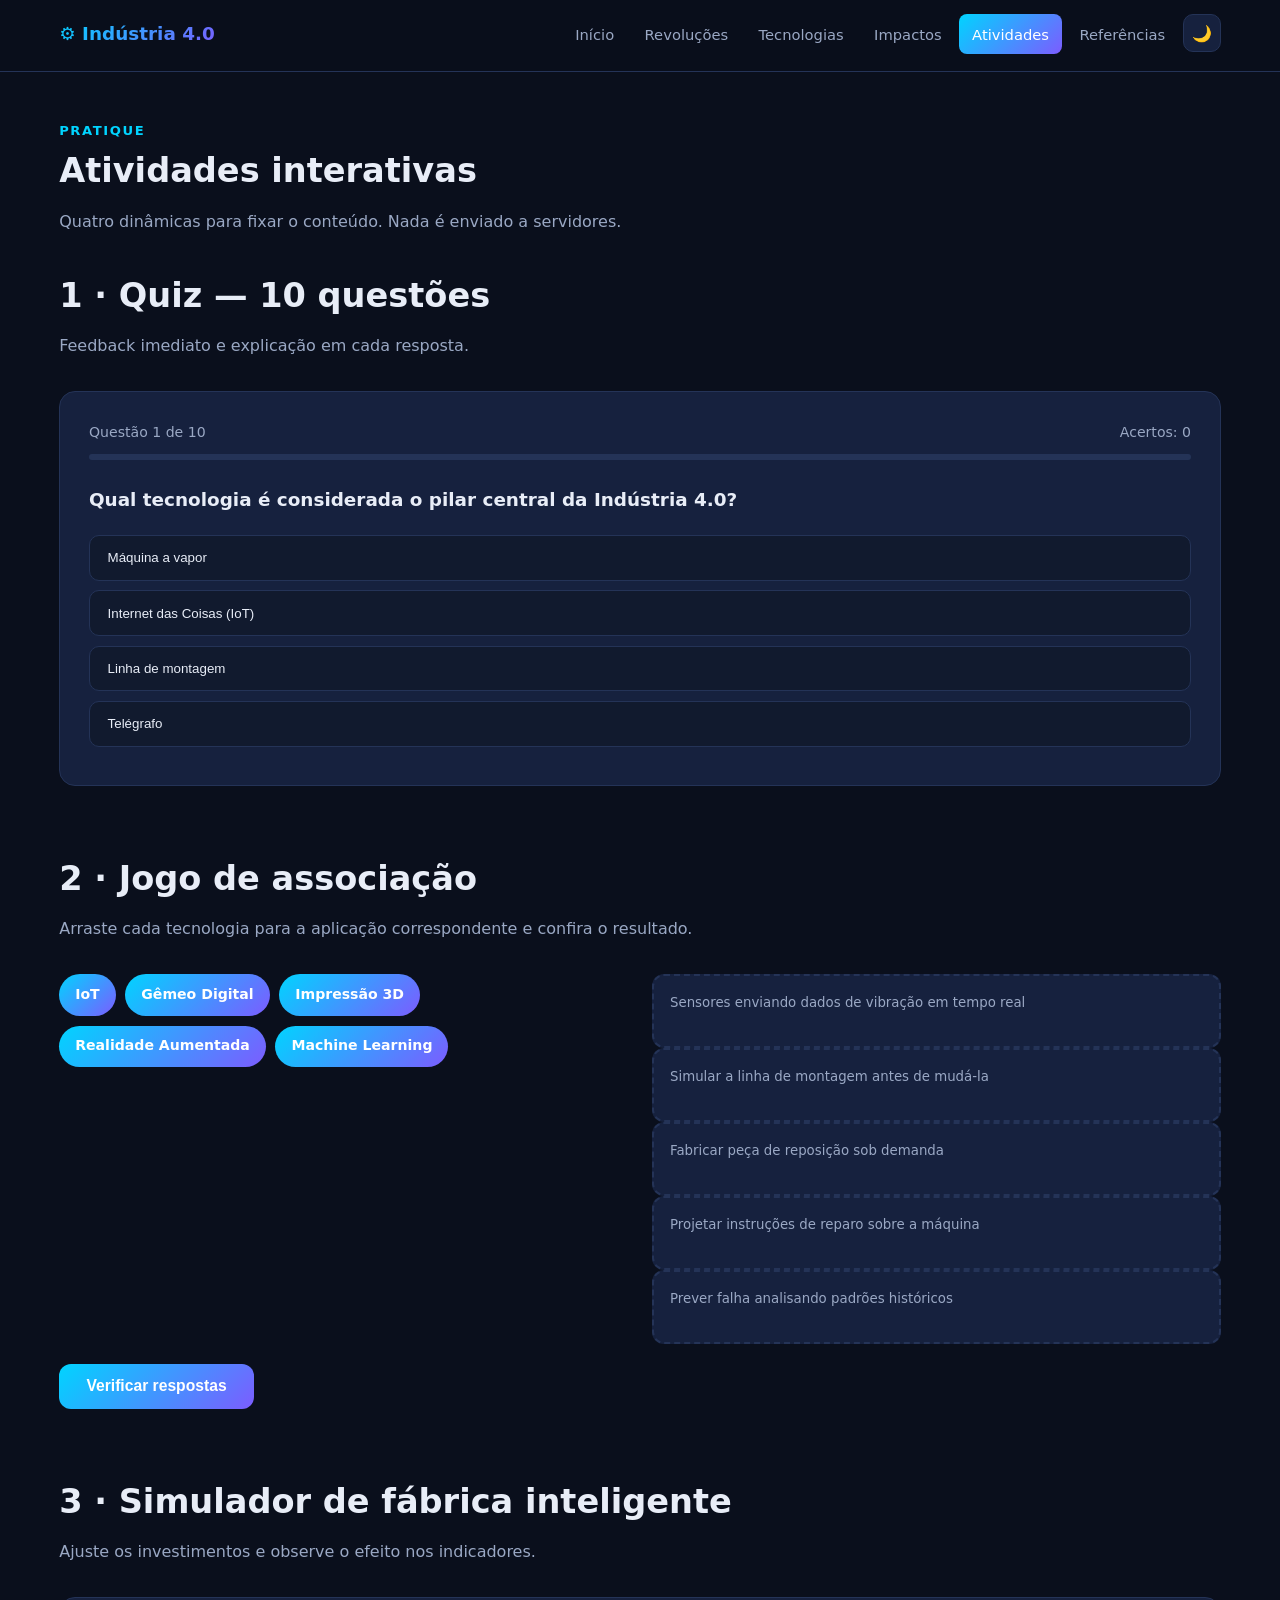
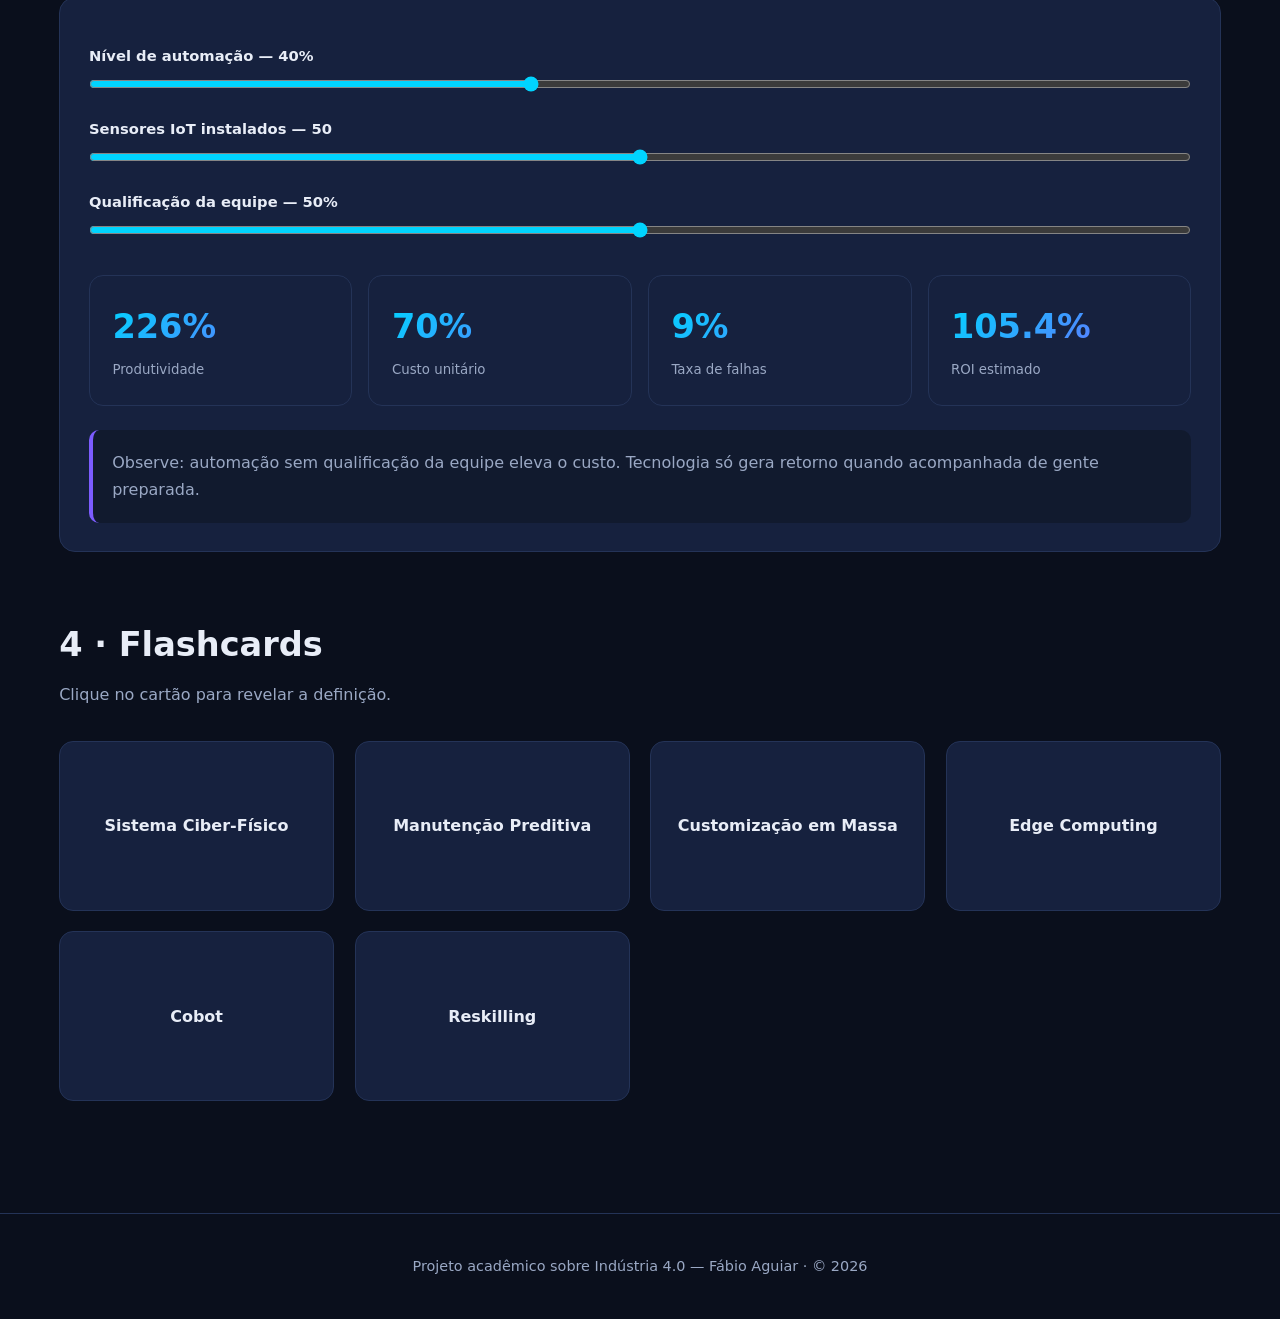
==== atividades.html @ bcc2c956 "Create atividades.html" ====
<!DOCTYPE html>
<html lang="pt-BR" data-theme="dark">
<head>
<meta charset="UTF-8"><meta name="viewport" content="width=device-width,initial-scale=1">
<title>Atividades Interativas — Indústria 4.0</title>
<link rel="stylesheet" href="assets/css/style.css">
</head>
<body>
<header>
  <div class="nav-wrap">
    <a href="index.html" class="logo">⚙️ Indústria 4.0</a>
    <button class="burger">☰</button>
    <nav>
      <a href="index.html">Início</a><a href="revolucoes.html">Revoluções</a>
      <a href="tecnologias.html">Tecnologias</a><a href="impactos.html">Impactos</a>
      <a href="atividades.html" class="active">Atividades</a>
      <a href="referencias.html">Referências</a><button id="theme">🌙</button>
    </nav>
  </div><div id="bar"></div>
</header>

<main>
  <p class="eyebrow">Pratique</p>
  <h2>Atividades interativas</h2>
  <p class="sub">Quatro dinâmicas para fixar o conteúdo. Nada é enviado a servidores.</p>

  <section>
    <h2>1 · Quiz — 10 questões</h2>
    <p class="sub">Feedback imediato e explicação em cada resposta.</p>
    <div class="quiz" id="quiz"></div>
  </section>

  <section>
    <h2>2 · Jogo de associação</h2>
    <p class="sub">Arraste cada tecnologia para a aplicação correspondente e confira o resultado.</p>
    <div class="dd">
      <div class="pool" id="pool">
        <span class="chip" data-key="a">IoT</span>
        <span class="chip" data-key="b">Gêmeo Digital</span>
        <span class="chip" data-key="c">Impressão 3D</span>
        <span class="chip" data-key="d">Realidade Aumentada</span>
        <span class="chip" data-key="e">Machine Learning</span>
      </div>
      <div>
        <div class="zone" data-key="a"><small>Sensores enviando dados de vibração em tempo real</small></div>
        <div class="zone" data-key="b"><small>Simular a linha de montagem antes de mudá-la</small></div>
        <div class="zone" data-key="c"><small>Fabricar peça de reposição sob demanda</small></div>
        <div class="zone" data-key="d"><small>Projetar instruções de reparo sobre a máquina</small></div>
        <div class="zone" data-key="e"><small>Prever falha analisando padrões históricos</small></div>
      </div>
    </div>
    <button class="btn btn-p" id="checkDD" style="margin-top:1.2rem">Verificar respostas</button>
    <div id="ddRes"></div>
  </section>

  <section>
    <h2>3 · Simulador de fábrica inteligente</h2>
    <p class="sub">Ajuste os investimentos e observe o efeito nos indicadores.</p>
    <div class="sim" id="sim">
      <label>Nível de automação — <span id="aV">40%</span></label>
      <input type="range" id="auto" min="0" max="100" value="40">
      <label>Sensores IoT instalados — <span id="sV">50</span></label>
      <input type="range" id="sens" min="0" max="100" value="50">
      <label>Qualificação da equipe — <span id="qV">50%</span></label>
      <input type="range" id="qual" min="0" max="100" value="50">
      <div class="out">
        <div class="stat"><b id="oProd">—</b><small>Produtividade</small></div>
        <div class="stat"><b id="oCusto">—</b><small>Custo unitário</small></div>
        <div class="stat"><b id="oFalha">—</b><small>Taxa de falhas</small></div>
        <div class="stat"><b id="oRoi">—</b><small>ROI estimado</small></div>
      </div>
      <p class="note" style="margin-top:1.5rem">Observe: automação sem qualificação da equipe eleva o custo.
        Tecnologia só gera retorno quando acompanhada de gente preparada.</p>
    </div>
  </section>

  <section>
    <h2>4 · Flashcards</h2>
    <p class="sub">Clique no cartão para revelar a definição.</p>
    <div class="grid">
      <div class="fc"><div class="fc-in">
        <div class="fc-f">Sistema Ciber-Físico</div>
        <div class="fc-bk">Integração entre componentes físicos e software que se monitoram e controlam mutuamente.</div>
      </div></div>
      <div class="fc"><div class="fc-in">
        <div class="fc-f">Manutenção Preditiva</div>
        <div class="fc-bk">Uso de dados de sensores e IA para antecipar falhas antes que ocorram.</div>
      </div></div>
      <div class="fc"><div class="fc-in">
        <div class="fc-f">Customização em Massa</div>
        <div class="fc-bk">Produzir itens personalizados mantendo a eficiência da produção em escala.</div>
      </div></div>
      <div class="fc"><div class="fc-in">
        <div class="fc-f">Edge Computing</div>
        <div class="fc-bk">Processar dados próximo à origem, reduzindo latência e tráfego de rede.</div>
      </div></div>
      <div class="fc"><div class="fc-in">
        <div class="fc-f">Cobot</div>
        <div class="fc-bk">Robô colaborativo que atua junto a humanos com sensores de segurança.</div>
      </div></div>
      <div class="fc"><div class="fc-in">
        <div class="fc-f">Reskilling</div>
        <div class="fc-bk">Requalificação do trabalhador para novas funções criadas pela tecnologia.</div>
      </div></div>
    </div>
  </section>
</main>

<footer><p>Projeto acadêmico sobre Indústria 4.0 — Fábio Aguiar · © 2026</p></footer>
<button id="top">↑</button>
<script src="assets/js/app.js"></script>
</body>
</html>
---- assets/css/style.css ----
:root{
  --bg:#0a0f1c; --bg2:#111a2e; --card:#16213e; --line:#243357;
  --txt:#e8edf7; --mut:#9aa8c4; --acc:#00d4ff; --acc2:#7c5cff; --ok:#22c55e; --err:#ef4444;
  --grad:linear-gradient(135deg,#00d4ff,#7c5cff);
}
[data-theme="light"]{
  --bg:#f4f7fb; --bg2:#ffffff; --card:#ffffff; --line:#dde5f0;
  --txt:#0e1729; --mut:#5a6b8a;
}
*{margin:0;padding:0;box-sizing:border-box}
html{scroll-behavior:smooth}
body{font-family:"Segoe UI",system-ui,sans-serif;background:var(--bg);color:var(--txt);line-height:1.7}

/* HEADER */
header{position:sticky;top:0;z-index:99;background:color-mix(in srgb,var(--bg) 85%,transparent);
  backdrop-filter:blur(14px);border-bottom:1px solid var(--line)}
.nav-wrap{max-width:1200px;margin:auto;display:flex;align-items:center;gap:1rem;padding:.9rem 1.2rem}
.logo{font-weight:800;font-size:1.15rem;background:var(--grad);-webkit-background-clip:text;
  -webkit-text-fill-color:transparent;text-decoration:none;white-space:nowrap}
nav{margin-left:auto;display:flex;gap:.3rem;flex-wrap:wrap}
nav a{color:var(--mut);text-decoration:none;padding:.45rem .8rem;border-radius:8px;font-size:.92rem;
  font-weight:500;transition:.25s}
nav a:hover{color:var(--txt);background:var(--card)}
nav a.active{color:#fff;background:var(--grad)}
#theme{background:var(--card);border:1px solid var(--line);color:var(--txt);cursor:pointer;
  width:38px;height:38px;border-radius:10px;font-size:1rem}
.burger{display:none;background:none;border:0;color:var(--txt);font-size:1.6rem;cursor:pointer}
#bar{height:3px;background:var(--grad);width:0;transition:width .1s}

/* HERO */
.hero{position:relative;text-align:center;padding:6rem 1.2rem 5rem;overflow:hidden}
.hero::before{content:"";position:absolute;inset:0;z-index:-1;
  background:radial-gradient(circle at 20% 20%,rgba(0,212,255,.18),transparent 45%),
             radial-gradient(circle at 80% 70%,rgba(124,92,255,.18),transparent 45%)}
.hero h1{font-size:clamp(2rem,6vw,3.6rem);line-height:1.15;font-weight:800;margin-bottom:1rem}
.hero h1 span{background:var(--grad);-webkit-background-clip:text;-webkit-text-fill-color:transparent}
.hero p{color:var(--mut);max-width:640px;margin:auto auto 2rem;font-size:1.08rem}
.btn{display:inline-block;padding:.85rem 1.7rem;border-radius:12px;text-decoration:none;font-weight:600;
  border:0;cursor:pointer;font-size:.98rem;transition:.25s}
.btn-p{background:var(--grad);color:#fff}
.btn-p:hover{transform:translateY(-3px);box-shadow:0 10px 28px rgba(0,212,255,.3)}
.btn-s{background:var(--card);color:var(--txt);border:1px solid var(--line)}
.btn-s:hover{border-color:var(--acc)}

/* LAYOUT */
main{max-width:1200px;margin:auto;padding:3rem 1.2rem}
section{margin-bottom:4rem}
h2{font-size:clamp(1.5rem,4vw,2.1rem);margin-bottom:.5rem;font-weight:750}
.sub{color:var(--mut);margin-bottom:2rem}
.eyebrow{color:var(--acc);font-weight:700;font-size:.82rem;letter-spacing:.12em;text-transform:uppercase}
.grid{display:grid;gap:1.3rem;grid-template-columns:repeat(auto-fit,minmax(260px,1fr))}

/* CARDS */
.card{background:var(--card);border:1px solid var(--line);border-radius:16px;padding:1.6rem;
  text-decoration:none;color:inherit;display:block;position:relative;overflow:hidden;transition:.3s}
.card::after{content:"";position:absolute;top:0;left:0;right:0;height:3px;background:var(--grad);
  transform:scaleX(0);transform-origin:left;transition:.35s}
.card:hover{transform:translateY(-6px);border-color:var(--acc);box-shadow:0 14px 40px rgba(0,0,0,.28)}
.card:hover::after{transform:scaleX(1)}
.card .ico{font-size:2.1rem;display:block;margin-bottom:.7rem}
.card h3{margin-bottom:.4rem;font-size:1.12rem}
.card p{color:var(--mut);font-size:.94rem}

/* STATS */
.stats{display:grid;gap:1rem;grid-template-columns:repeat(auto-fit,minmax(150px,1fr));text-align:center}
.stat{background:var(--card);border:1px solid var(--line);border-radius:14px;padding:1.4rem}
.stat b{display:block;font-size:2.1rem;background:var(--grad);-webkit-background-clip:text;
  -webkit-text-fill-color:transparent}
.stat small{color:var(--mut)}

/* TIMELINE */
.tl{position:relative;padding-left:2.2rem}
.tl::before{content:"";position:absolute;left:8px;top:0;bottom:0;width:2px;background:var(--grad)}
.tl-item{position:relative;margin-bottom:2rem;background:var(--card);border:1px solid var(--line);
  border-radius:14px;padding:1.4rem;opacity:0;transform:translateX(-24px);transition:.6s}
.tl-item.in{opacity:1;transform:none}
.tl-item::before{content:"";position:absolute;left:-2.05rem;top:1.8rem;width:14px;height:14px;
  border-radius:50%;background:var(--acc);box-shadow:0 0 0 4px var(--bg)}
.tl-item .yr{color:var(--acc);font-weight:800;font-size:.9rem}

/* ACCORDION */
.acc{background:var(--card);border:1px solid var(--line);border-radius:12px;margin-bottom:.8rem;overflow:hidden}
.acc-h{width:100%;text-align:left;background:none;border:0;color:var(--txt);padding:1.1rem 1.3rem;
  font-size:1rem;font-weight:600;cursor:pointer;display:flex;justify-content:space-between;gap:1rem}
.acc-h:hover{color:var(--acc)}
.acc-h i{transition:.3s;font-style:normal}
.acc.open .acc-h i{transform:rotate(45deg)}
.acc-b{max-height:0;overflow:hidden;transition:max-height .4s ease}
.acc-b div{padding:0 1.3rem 1.2rem;color:var(--mut)}

/* TABELA */
.tw{overflow-x:auto;border:1px solid var(--line);border-radius:12px}
table{width:100%;border-collapse:collapse;min-width:520px}
th,td{padding:.9rem 1rem;text-align:left;border-bottom:1px solid var(--line);font-size:.94rem}
th{background:var(--bg2);font-weight:700}
tbody tr:hover{background:var(--bg2)}
tbody tr:last-child td{border:0}

/* QUIZ */
.quiz{background:var(--card);border:1px solid var(--line);border-radius:16px;padding1.8rem;padding:1.8rem}
.q-top{display:flex;justify-content:space-between;color:var(--mut);font-size:.88rem;margin-bottom:.6rem}
.q-bar{height:6px;background:var(--line);border-radius:99px;overflow:hidden;margin-bottom:1.5rem}
.q-bar span{display:block;height:100%;background:var(--grad);width:0;transition:.4s}
.q-txt{font-size:1.15rem;font-weight:600;margin-bottom:1.2rem}
.opt{display:block;width:100%;text-align:left;background:var(--bg2);border:1px solid var(--line);
  color:var(--txt);padding:.9rem 1.1rem;border-radius:10px;margin-bottom:.6rem;cursor:pointer;transition:.2s}
.opt:hover:not(:disabled){border-color:var(--acc);transform:translateX(5px)}
.opt.ok{border-color:var(--ok);background:rgba(34,197,94,.14)}
.opt.no{border-color:var(--err);background:rgba(239,68,68,.14)}
.fb{padding:1rem;border-radius:10px;background:var(--bg2);border-left:4px solid var(--acc);
  color:var(--mut);font-size:.92rem;margin-top:.5rem}
.score{text-align:center}
.score b{font-size:3.4rem;background:var(--grad);-webkit-background-clip:text;-webkit-text-fill-color:transparent}

/* DRAG & DROP */
.dd{display:grid;gap:1.5rem;grid-template-columns:1fr 1fr}
.pool{display:flex;flex-wrap:wrap;gap:.6rem;align-content:start}
.chip{background:var(--grad);color:#fff;padding:.55rem 1rem;border-radius:99px;cursor:grab;
  font-size:.88rem;font-weight:600;user-select:none}
.chip.dragging{opacity:.4}
.zone{background:var(--card);border:2px dashed var(--line);border-radius:12px;padding:1rem;min-height:74px}
.zone.over{border-color:var(--acc);background:var(--bg2)}
.zone.ok{border-style:solid;border-color:var(--ok)}
.zone small{display:block;color:var(--mut);margin-bottom:.5rem}

/* SIMULADOR */
.sim{background:var(--card);border:1px solid var(--line);border-radius:16px;padding:1.8rem}
.sim label{display:block;margin:1rem 0 .3rem;font-weight:600;font-size:.92rem}
.sim input[type=range]{width:100%;accent-color:var(--acc)}
.out{display:grid;gap:1rem;grid-template-columns:repeat(auto-fit,minmax(120px,1fr));margin-top:1.8rem}

/* FLASHCARDS */
.fc{height:170px;perspective:1000px;cursor:pointer}
.fc-in{position:relative;width:100%;height:100%;transition:transform .6s;transform-style:preserve-3d}
.fc.flip .fc-in{transform:rotateY(180deg)}
.fc-f,.fc-bk{position:absolute;inset:0;backface-visibility:hidden;border-radius:14px;padding:1.2rem;
  display:flex;align-items:center;justify-content:center;text-align:center;border:1px solid var(--line)}
.fc-f{background:var(--card);font-weight:700}
.fc-bk{background:var(--grad);color:#fff;transform:rotateY(180deg);font-size:.92rem}

/* MISC */
.reveal{opacity:0;transform:translateY(28px);transition:.7s}
.reveal.in{opacity:1;transform:none}
ul.li{list-style:none}
ul.li li{padding-left:1.6rem;position:relative;margin-bottom:.6rem;color:var(--mut)}
ul.li li::before{content:"▸";position:absolute;left:0;color:var(--acc);font-weight:700}
.note{background:var(--bg2);border-left:4px solid var(--acc2);border-radius:10px;padding:1.2rem;color:var(--mut)}
footer{border-top:1px solid var(--line);text-align:center;padding:2.5rem 1.2rem;color:var(--mut);font-size:.9rem}
#top{position:fixed;right:1.2rem;bottom:1.2rem;width:46px;height:46px;border-radius:50%;border:0;
  background:var(--grad);color:#fff;font-size:1.2rem;cursor:pointer;opacity:0;pointer-events:none;transition:.3s}
#top.show{opacity:1;pointer-events:auto}

@media(max-width:820px){
  .burger{display:block;margin-left:auto}
  nav{display:none;position:absolute;top:100%;left:0;right:0;flex-direction:column;
    background:var(--bg2);border-bottom:1px solid var(--line);padding:.8rem;margin:0}
  nav.show{display:flex}
  .dd,.sim .out{grid-template-columns:1fr}
}
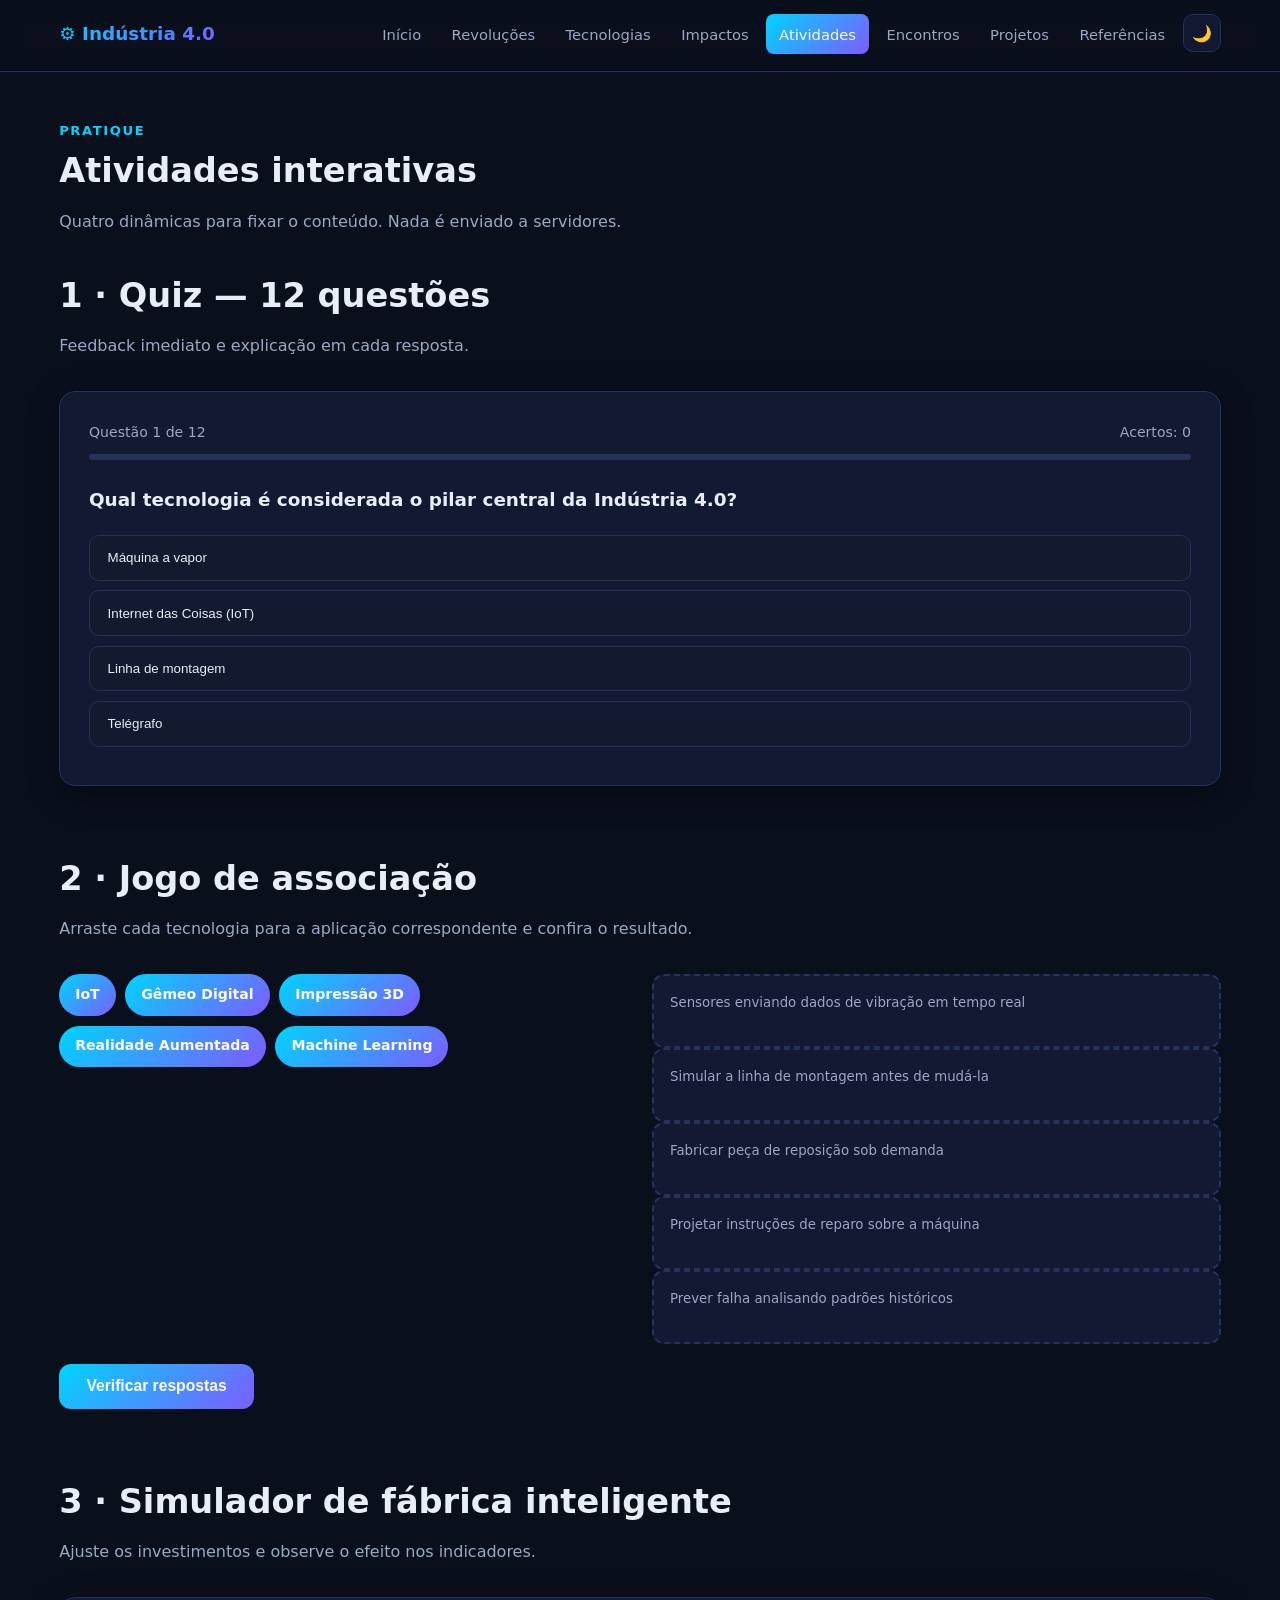
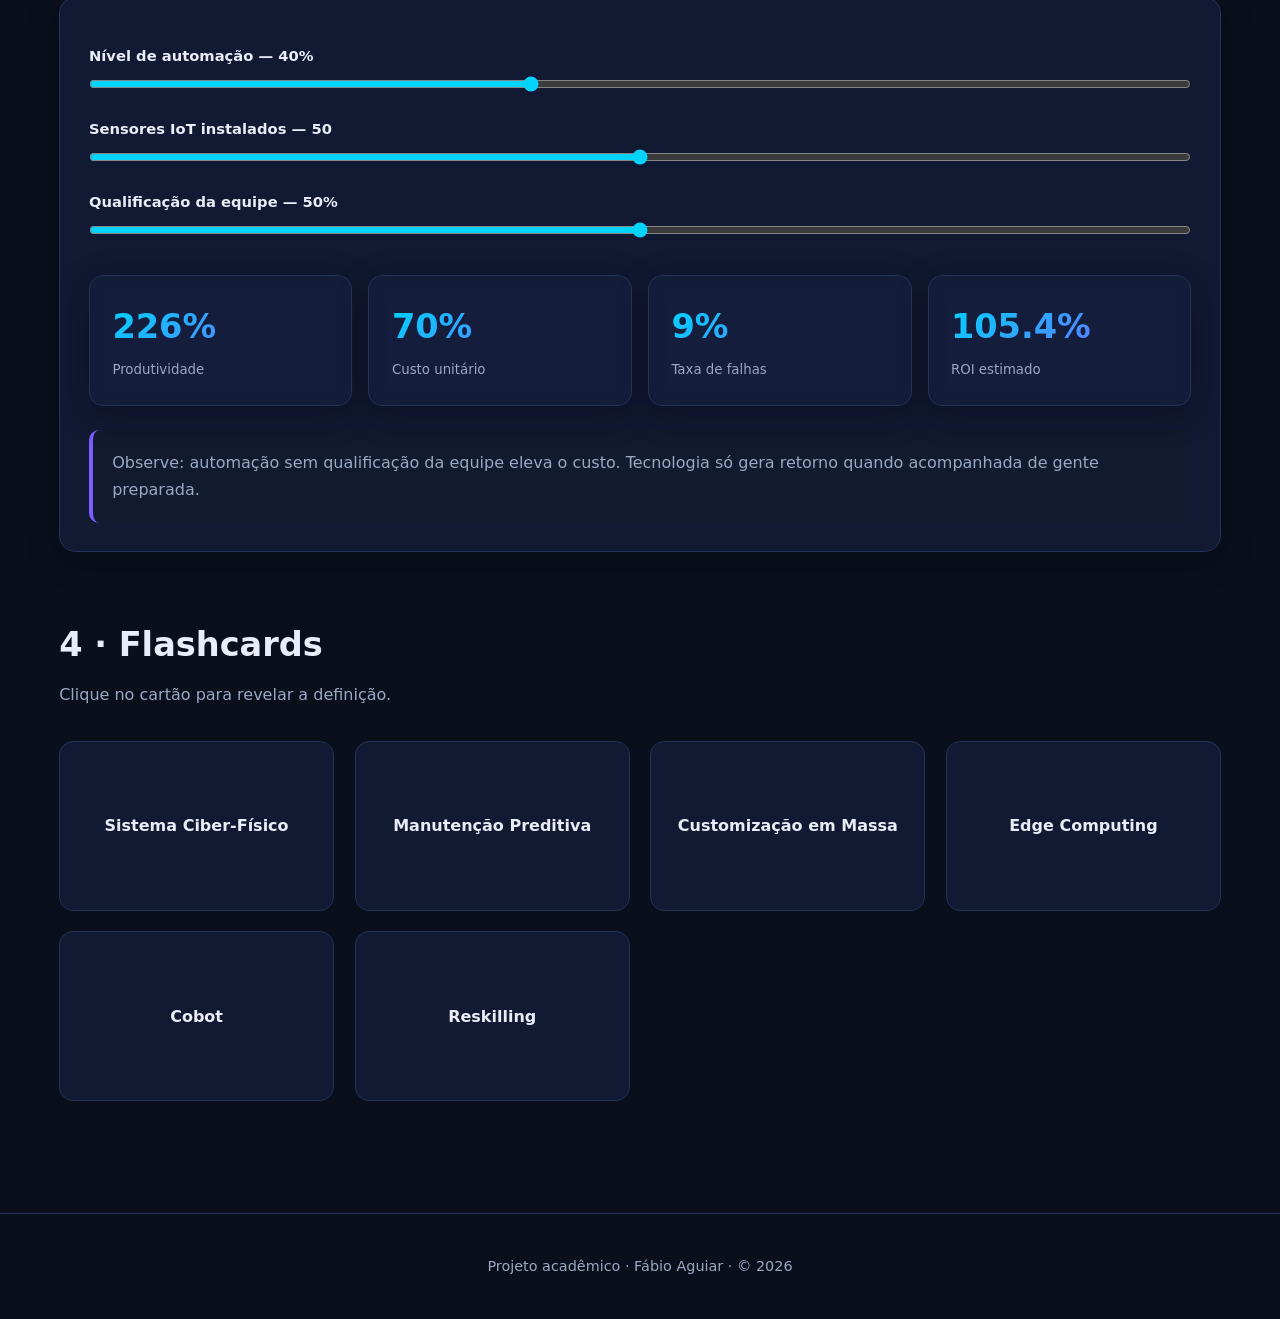
==== commit 86cfb1b2: "Update atividades.html" ====
--- a/atividades.html
+++ b/atividades.html
@@ -1,113 +1,103 @@
 <!DOCTYPE html>
 <html lang="pt-BR" data-theme="dark">
 <head>
-<meta charset="UTF-8"><meta name="viewport" content="width=device-width,initial-scale=1">
-<title>Atividades Interativas — Indústria 4.0</title>
-<link rel="stylesheet" href="assets/css/style.css">
+  <meta charset="UTF-8">
+  <meta name="viewport" content="width=device-width, initial-scale=1">
+  <title>Atividades Interativas · Indústria 4.0</title>
+  <link rel="stylesheet" href="assets/css/style.css">
 </head>
 <body>
-<header>
-  <div class="nav-wrap">
-    <a href="index.html" class="logo">⚙️ Indústria 4.0</a>
-    <button class="burger">☰</button>
-    <nav>
-      <a href="index.html">Início</a><a href="revolucoes.html">Revoluções</a>
-      <a href="tecnologias.html">Tecnologias</a><a href="impactos.html">Impactos</a>
-      <a href="atividades.html" class="active">Atividades</a>
-      <a href="referencias.html">Referências</a><button id="theme">🌙</button>
-    </nav>
-  </div><div id="bar"></div>
-</header>
+  <header>
+    <div class="nav-wrap">
+      <a href="index.html" class="logo">⚙️ Indústria 4.0</a>
+      <button class="burger">☰</button>
+      <nav>
+        <a href="index.html">Início</a>
+        <a href="revolucoes.html">Revoluções</a>
+        <a href="tecnologias.html">Tecnologias</a>
+        <a href="impactos.html">Impactos</a>
+        <a href="atividades.html" class="active">Atividades</a>
+        <a href="encontros.html">Encontros</a>
+        <a href="projetos.html">Projetos</a>
+        <a href="referencias.html">Referências</a>
+        <button id="theme">🌙</button>
+      </nav>
+    </div>
+    <div id="bar"></div>
+  </header>
 
-<main>
-  <p class="eyebrow">Pratique</p>
-  <h2>Atividades interativas</h2>
-  <p class="sub">Quatro dinâmicas para fixar o conteúdo. Nada é enviado a servidores.</p>
+  <main>
+    <p class="eyebrow">Pratique</p>
+    <h2>Atividades interativas</h2>
+    <p class="sub">Quatro dinâmicas para fixar o conteúdo. Nada é enviado a servidores.</p>
 
-  <section>
-    <h2>1 · Quiz — 10 questões</h2>
-    <p class="sub">Feedback imediato e explicação em cada resposta.</p>
-    <div class="quiz" id="quiz"></div>
-  </section>
+    <section class="reveal">
+      <h2>1 · Quiz — 12 questões</h2>
+      <p class="sub">Feedback imediato e explicação em cada resposta.</p>
+      <div class="quiz" id="quiz"></div>
+    </section>
 
-  <section>
-    <h2>2 · Jogo de associação</h2>
-    <p class="sub">Arraste cada tecnologia para a aplicação correspondente e confira o resultado.</p>
-    <div class="dd">
-      <div class="pool" id="pool">
-        <span class="chip" data-key="a">IoT</span>
-        <span class="chip" data-key="b">Gêmeo Digital</span>
-        <span class="chip" data-key="c">Impressão 3D</span>
-        <span class="chip" data-key="d">Realidade Aumentada</span>
-        <span class="chip" data-key="e">Machine Learning</span>
+    <section class="reveal">
+      <h2>2 · Jogo de associação</h2>
+      <p class="sub">Arraste cada tecnologia para a aplicação correspondente e confira o resultado.</p>
+      <div class="dd">
+        <div class="pool" id="pool">
+          <span class="chip" data-key="a">IoT</span>
+          <span class="chip" data-key="b">Gêmeo Digital</span>
+          <span class="chip" data-key="c">Impressão 3D</span>
+          <span class="chip" data-key="d">Realidade Aumentada</span>
+          <span class="chip" data-key="e">Machine Learning</span>
+        </div>
+        <div>
+          <div class="zone" data-key="a"><small>Sensores enviando dados de vibração em tempo real</small></div>
+          <div class="zone" data-key="b"><small>Simular a linha de montagem antes de mudá-la</small></div>
+          <div class="zone" data-key="c"><small>Fabricar peça de reposição sob demanda</small></div>
+          <div class="zone" data-key="d"><small>Projetar instruções de reparo sobre a máquina</small></div>
+          <div class="zone" data-key="e"><small>Prever falha analisando padrões históricos</small></div>
+        </div>
       </div>
-      <div>
-        <div class="zone" data-key="a"><small>Sensores enviando dados de vibração em tempo real</small></div>
-        <div class="zone" data-key="b"><small>Simular a linha de montagem antes de mudá-la</small></div>
-        <div class="zone" data-key="c"><small>Fabricar peça de reposição sob demanda</small></div>
-        <div class="zone" data-key="d"><small>Projetar instruções de reparo sobre a máquina</small></div>
-        <div class="zone" data-key="e"><small>Prever falha analisando padrões históricos</small></div>
+      <button class="btn btn-p" id="checkDD" style="margin-top:1.2rem">Verificar respostas</button>
+      <div id="ddRes"></div>
+    </section>
+
+    <section class="reveal">
+      <h2>3 · Simulador de fábrica inteligente</h2>
+      <p class="sub">Ajuste os investimentos e observe o efeito nos indicadores.</p>
+      <div class="sim" id="sim">
+        <label>Nível de automação — <span id="aV">40%</span></label>
+        <input type="range" id="auto" min="0" max="100" value="40">
+        <label>Sensores IoT instalados — <span id="sV">50</span></label>
+        <input type="range" id="sens" min="0" max="100" value="50">
+        <label>Qualificação da equipe — <span id="qV">50%</span></label>
+        <input type="range" id="qual" min="0" max="100" value="50">
+        <div class="out">
+          <div class="stat"><b id="oProd">---</b><small>Produtividade</small></div>
+          <div class="stat"><b id="oCusto">---</b><small>Custo unitário</small></div>
+          <div class="stat"><b id="oFalha">---</b><small>Taxa de falhas</small></div>
+          <div class="stat"><b id="oRoi">---</b><small>ROI estimado</small></div>
+        </div>
+        <p class="note" style="margin-top:1.5rem">Observe: automação sem qualificação da equipe eleva o custo. Tecnologia só gera retorno quando acompanhada de gente preparada.</p>
       </div>
-    </div>
-    <button class="btn btn-p" id="checkDD" style="margin-top:1.2rem">Verificar respostas</button>
-    <div id="ddRes"></div>
-  </section>
+    </section>
 
-  <section>
-    <h2>3 · Simulador de fábrica inteligente</h2>
-    <p class="sub">Ajuste os investimentos e observe o efeito nos indicadores.</p>
-    <div class="sim" id="sim">
-      <label>Nível de automação — <span id="aV">40%</span></label>
-      <input type="range" id="auto" min="0" max="100" value="40">
-      <label>Sensores IoT instalados — <span id="sV">50</span></label>
-      <input type="range" id="sens" min="0" max="100" value="50">
-      <label>Qualificação da equipe — <span id="qV">50%</span></label>
-      <input type="range" id="qual" min="0" max="100" value="50">
-      <div class="out">
-        <div class="stat"><b id="oProd">—</b><small>Produtividade</small></div>
-        <div class="stat"><b id="oCusto">—</b><small>Custo unitário</small></div>
-        <div class="stat"><b id="oFalha">—</b><small>Taxa de falhas</small></div>
-        <div class="stat"><b id="oRoi">—</b><small>ROI estimado</small></div>
+    <section class="reveal">
+      <h2>4 · Flashcards</h2>
+      <p class="sub">Clique no cartão para revelar a definição.</p>
+      <div class="grid">
+        <div class="fc"><div class="fc-in"><div class="fc-f">Sistema Ciber-Físico</div><div class="fc-bk">Integração entre componentes físicos e software que se monitoram e controlam mutuamente.</div></div></div>
+        <div class="fc"><div class="fc-in"><div class="fc-f">Manutenção Preditiva</div><div class="fc-bk">Uso de dados de sensores e IA para antecipar falhas antes que ocorram.</div></div></div>
+        <div class="fc"><div class="fc-in"><div class="fc-f">Customização em Massa</div><div class="fc-bk">Produzir itens personalizados mantendo a eficiência da produção em escala.</div></div></div>
+        <div class="fc"><div class="fc-in"><div class="fc-f">Edge Computing</div><div class="fc-bk">Processar dados próximo à origem, reduzindo latência e tráfego de rede.</div></div></div>
+        <div class="fc"><div class="fc-in"><div class="fc-f">Cobot</div><div class="fc-bk">Robô colaborativo que atua junto a humanos com sensores de segurança.</div></div></div>
+        <div class="fc"><div class="fc-in"><div class="fc-f">Reskilling</div><div class="fc-bk">Requalificação do trabalhador para novas funções criadas pela tecnologia.</div></div></div>
       </div>
-      <p class="note" style="margin-top:1.5rem">Observe: automação sem qualificação da equipe eleva o custo.
-        Tecnologia só gera retorno quando acompanhada de gente preparada.</p>
-    </div>
-  </section>
+    </section>
+  </main>
 
-  <section>
-    <h2>4 · Flashcards</h2>
-    <p class="sub">Clique no cartão para revelar a definição.</p>
-    <div class="grid">
-      <div class="fc"><div class="fc-in">
-        <div class="fc-f">Sistema Ciber-Físico</div>
-        <div class="fc-bk">Integração entre componentes físicos e software que se monitoram e controlam mutuamente.</div>
-      </div></div>
-      <div class="fc"><div class="fc-in">
-        <div class="fc-f">Manutenção Preditiva</div>
-        <div class="fc-bk">Uso de dados de sensores e IA para antecipar falhas antes que ocorram.</div>
-      </div></div>
-      <div class="fc"><div class="fc-in">
-        <div class="fc-f">Customização em Massa</div>
-        <div class="fc-bk">Produzir itens personalizados mantendo a eficiência da produção em escala.</div>
-      </div></div>
-      <div class="fc"><div class="fc-in">
-        <div class="fc-f">Edge Computing</div>
-        <div class="fc-bk">Processar dados próximo à origem, reduzindo latência e tráfego de rede.</div>
-      </div></div>
-      <div class="fc"><div class="fc-in">
-        <div class="fc-f">Cobot</div>
-        <div class="fc-bk">Robô colaborativo que atua junto a humanos com sensores de segurança.</div>
-      </div></div>
-      <div class="fc"><div class="fc-in">
-        <div class="fc-f">Reskilling</div>
-        <div class="fc-bk">Requalificação do trabalhador para novas funções criadas pela tecnologia.</div>
-      </div></div>
-    </div>
-  </section>
-</main>
-
-<footer><p>Projeto acadêmico sobre Indústria 4.0 — Fábio Aguiar · © 2026</p></footer>
-<button id="top">↑</button>
-<script src="assets/js/app.js"></script>
+  <footer>
+    <p>Projeto acadêmico · Fábio Aguiar · © 2026</p>
+  </footer>
+  <button id="top">↑</button>
+  <script src="assets/js/app.js"></script>
 </body>
 </html>
--- a/assets/css/style.css
+++ b/assets/css/style.css
@@ -1,159 +1,467 @@
-:root{
-  --bg:#0a0f1c; --bg2:#111a2e; --card:#16213e; --line:#243357;
-  --txt:#e8edf7; --mut:#9aa8c4; --acc:#00d4ff; --acc2:#7c5cff; --ok:#22c55e; --err:#ef4444;
-  --grad:linear-gradient(135deg,#00d4ff,#7c5cff);
-}
-[data-theme="light"]{
-  --bg:#f4f7fb; --bg2:#ffffff; --card:#ffffff; --line:#dde5f0;
-  --txt:#0e1729; --mut:#5a6b8a;
-}
-*{margin:0;padding:0;box-sizing:border-box}
-html{scroll-behavior:smooth}
-body{font-family:"Segoe UI",system-ui,sans-serif;background:var(--bg);color:var(--txt);line-height:1.7}
+:root {
+  --bg: #0a0f1c;
+  --bg2: #111a2e;
+  --card: rgba(22, 30, 62, 0.7);
+  --line: #243357;
+  --txt: #e8edf7;
+  --mut: #9aa8c4;
+  --acc: #00d4ff;
+  --acc2: #7c5cff;
+  --ok: #22c55e;
+  --err: #ef4444;
+  --grad: linear-gradient(135deg, #00d4ff, #7c5cff);
+  --glass: rgba(255, 255, 255, 0.05);
+  --shadow: 0 8px 32px rgba(0,0,0,0.3);
+}
+[data-theme="light"] {
+  --bg: #f4f7fb;
+  --bg2: #ffffff;
+  --card: rgba(255, 255, 255, 0.8);
+  --line: #dde5f0;
+  --txt: #0e1729;
+  --mut: #5a6b8a;
+  --glass: rgba(0,0,0,0.03);
+  --shadow: 0 8px 32px rgba(0,0,0,0.08);
+}
+* { margin:0; padding:0; box-sizing:border-box }
+html { scroll-behavior:smooth }
+body {
+  font-family: 'Segoe UI', system-ui, sans-serif;
+  background: var(--bg);
+  color: var(--txt);
+  line-height: 1.7;
+  transition: background 0.3s, color 0.3s;
+}
 
 /* HEADER */
-header{position:sticky;top:0;z-index:99;background:color-mix(in srgb,var(--bg) 85%,transparent);
-  backdrop-filter:blur(14px);border-bottom:1px solid var(--line)}
-.nav-wrap{max-width:1200px;margin:auto;display:flex;align-items:center;gap:1rem;padding:.9rem 1.2rem}
-.logo{font-weight:800;font-size:1.15rem;background:var(--grad);-webkit-background-clip:text;
-  -webkit-text-fill-color:transparent;text-decoration:none;white-space:nowrap}
-nav{margin-left:auto;display:flex;gap:.3rem;flex-wrap:wrap}
-nav a{color:var(--mut);text-decoration:none;padding:.45rem .8rem;border-radius:8px;font-size:.92rem;
-  font-weight:500;transition:.25s}
-nav a:hover{color:var(--txt);background:var(--card)}
-nav a.active{color:#fff;background:var(--grad)}
-#theme{background:var(--card);border:1px solid var(--line);color:var(--txt);cursor:pointer;
-  width:38px;height:38px;border-radius:10px;font-size:1rem}
-.burger{display:none;background:none;border:0;color:var(--txt);font-size:1.6rem;cursor:pointer}
-#bar{height:3px;background:var(--grad);width:0;transition:width .1s}
+header {
+  position: sticky;
+  top: 0;
+  z-index: 99;
+  background: color-mix(in srgb, var(--bg) 80%, transparent);
+  backdrop-filter: blur(14px);
+  border-bottom: 1px solid var(--line);
+}
+.nav-wrap {
+  max-width: 1200px;
+  margin: auto;
+  display: flex;
+  align-items: center;
+  gap: 1rem;
+  padding: .9rem 1.2rem;
+}
+.logo {
+  font-weight: 800;
+  font-size: 1.15rem;
+  background: var(--grad);
+  -webkit-background-clip: text;
+  -webkit-text-fill-color: transparent;
+  text-decoration: none;
+  white-space: nowrap;
+}
+nav {
+  margin-left: auto;
+  display: flex;
+  gap: .3rem;
+  flex-wrap: wrap;
+}
+nav a {
+  color: var(--mut);
+  text-decoration: none;
+  padding: .45rem .8rem;
+  border-radius: 8px;
+  font-size: .92rem;
+  font-weight: 500;
+  transition: .25s;
+}
+nav a:hover { color: var(--txt); background: var(--card); }
+nav a.active { color: #fff; background: var(--grad); }
+#theme {
+  background: var(--card);
+  border: 1px solid var(--line);
+  color: var(--txt);
+  cursor: pointer;
+  width: 38px;
+  height: 38px;
+  border-radius: 10px;
+  font-size: 1rem;
+  backdrop-filter: blur(4px);
+}
+.burger { display: none; background: none; border: 0; color: var(--txt); font-size: 1.6rem; cursor: pointer; }
+#bar { height: 3px; background: var(--grad); width: 0; transition: width .1s; }
 
 /* HERO */
-.hero{position:relative;text-align:center;padding:6rem 1.2rem 5rem;overflow:hidden}
-.hero::before{content:"";position:absolute;inset:0;z-index:-1;
-  background:radial-gradient(circle at 20% 20%,rgba(0,212,255,.18),transparent 45%),
-             radial-gradient(circle at 80% 70%,rgba(124,92,255,.18),transparent 45%)}
-.hero h1{font-size:clamp(2rem,6vw,3.6rem);line-height:1.15;font-weight:800;margin-bottom:1rem}
-.hero h1 span{background:var(--grad);-webkit-background-clip:text;-webkit-text-fill-color:transparent}
-.hero p{color:var(--mut);max-width:640px;margin:auto auto 2rem;font-size:1.08rem}
-.btn{display:inline-block;padding:.85rem 1.7rem;border-radius:12px;text-decoration:none;font-weight:600;
-  border:0;cursor:pointer;font-size:.98rem;transition:.25s}
-.btn-p{background:var(--grad);color:#fff}
-.btn-p:hover{transform:translateY(-3px);box-shadow:0 10px 28px rgba(0,212,255,.3)}
-.btn-s{background:var(--card);color:var(--txt);border:1px solid var(--line)}
-.btn-s:hover{border-color:var(--acc)}
+.hero {
+  position: relative;
+  text-align: center;
+  padding: 6rem 1.2rem 5rem;
+  overflow: hidden;
+}
+.hero::before {
+  content: "";
+  position: absolute;
+  inset: 0;
+  z-index: -1;
+  background:
+    radial-gradient(circle at 20% 20%, rgba(0,212,255,.18), transparent 45%),
+    radial-gradient(circle at 80% 70%, rgba(124,92,255,.18), transparent 45%);
+}
+.hero h1 {
+  font-size: clamp(2rem, 6vw, 3.6rem);
+  line-height: 1.15;
+  font-weight: 800;
+  margin-bottom: 1rem;
+}
+.hero h1 span {
+  background: var(--grad);
+  -webkit-background-clip: text;
+  -webkit-text-fill-color: transparent;
+}
+.hero p {
+  color: var(--mut);
+  max-width: 640px;
+  margin: auto auto 2rem;
+  font-size: 1.08rem;
+}
+.hero-btns {
+  display: flex;
+  gap: 0.8rem;
+  justify-content: center;
+  flex-wrap: wrap;
+}
+.btn {
+  display: inline-block;
+  padding: .85rem 1.7rem;
+  border-radius: 12px;
+  text-decoration: none;
+  font-weight: 600;
+  border: 0;
+  cursor: pointer;
+  font-size: .98rem;
+  transition: .25s;
+}
+.btn-p { background: var(--grad); color: #fff; }
+.btn-p:hover { transform: translateY(-3px); box-shadow: 0 10px 28px rgba(0,212,255,.3); }
+.btn-s { background: var(--card); color: var(--txt); border: 1px solid var(--line); backdrop-filter: blur(4px); }
+.btn-s:hover { border-color: var(--acc); transform: translateY(-2px); }
 
 /* LAYOUT */
-main{max-width:1200px;margin:auto;padding:3rem 1.2rem}
-section{margin-bottom:4rem}
-h2{font-size:clamp(1.5rem,4vw,2.1rem);margin-bottom:.5rem;font-weight:750}
-.sub{color:var(--mut);margin-bottom:2rem}
-.eyebrow{color:var(--acc);font-weight:700;font-size:.82rem;letter-spacing:.12em;text-transform:uppercase}
-.grid{display:grid;gap:1.3rem;grid-template-columns:repeat(auto-fit,minmax(260px,1fr))}
-
-/* CARDS */
-.card{background:var(--card);border:1px solid var(--line);border-radius:16px;padding:1.6rem;
-  text-decoration:none;color:inherit;display:block;position:relative;overflow:hidden;transition:.3s}
-.card::after{content:"";position:absolute;top:0;left:0;right:0;height:3px;background:var(--grad);
-  transform:scaleX(0);transform-origin:left;transition:.35s}
-.card:hover{transform:translateY(-6px);border-color:var(--acc);box-shadow:0 14px 40px rgba(0,0,0,.28)}
-.card:hover::after{transform:scaleX(1)}
-.card .ico{font-size:2.1rem;display:block;margin-bottom:.7rem}
-.card h3{margin-bottom:.4rem;font-size:1.12rem}
-.card p{color:var(--mut);font-size:.94rem}
+main { max-width: 1200px; margin: auto; padding: 3rem 1.2rem; }
+section { margin-bottom: 4rem; }
+h2 { font-size: clamp(1.5rem, 4vw, 2.1rem); margin-bottom: .5rem; font-weight: 750; }
+.sub { color: var(--mut); margin-bottom: 2rem; }
+.eyebrow { color: var(--acc); font-weight: 700; font-size: .82rem; letter-spacing: .12em; text-transform: uppercase; }
+.grid { display: grid; gap: 1.3rem; grid-template-columns: repeat(auto-fit, minmax(260px, 1fr)); }
+
+/* CARDS (melhorados) */
+.card {
+  background: var(--card);
+  backdrop-filter: blur(8px);
+  border: 1px solid var(--line);
+  border-radius: 16px;
+  padding: 1.6rem;
+  text-decoration: none;
+  color: inherit;
+  display: block;
+  position: relative;
+  overflow: hidden;
+  transition: .3s;
+  box-shadow: var(--shadow);
+}
+.card::after {
+  content: "";
+  position: absolute;
+  top: 0;
+  left: 0;
+  right: 0;
+  height: 3px;
+  background: var(--grad);
+  transform: scaleX(0);
+  transform-origin: left;
+  transition: .35s;
+}
+.card:hover {
+  transform: translateY(-6px);
+  border-color: var(--acc);
+  box-shadow: 0 14px 40px rgba(0,0,0,.28);
+}
+.card:hover::after { transform: scaleX(1); }
+.card .ico { font-size: 2.1rem; display: block; margin-bottom: .7rem; }
+.card h3 { margin-bottom: .4rem; font-size: 1.12rem; }
+.card p { color: var(--mut); font-size: .94rem; }
 
 /* STATS */
-.stats{display:grid;gap:1rem;grid-template-columns:repeat(auto-fit,minmax(150px,1fr));text-align:center}
-.stat{background:var(--card);border:1px solid var(--line);border-radius:14px;padding:1.4rem}
-.stat b{display:block;font-size:2.1rem;background:var(--grad);-webkit-background-clip:text;
-  -webkit-text-fill-color:transparent}
-.stat small{color:var(--mut)}
+.stats {
+  display: grid;
+  gap: 1rem;
+  grid-template-columns: repeat(auto-fit, minmax(150px, 1fr));
+  text-align: center;
+}
+.stat {
+  background: var(--card);
+  backdrop-filter: blur(8px);
+  border: 1px solid var(--line);
+  border-radius: 14px;
+  padding: 1.4rem;
+  box-shadow: var(--shadow);
+}
+.stat b {
+  display: block;
+  font-size: 2.1rem;
+  background: var(--grad);
+  -webkit-background-clip: text;
+  -webkit-text-fill-color: transparent;
+}
+.stat small { color: var(--mut); }
 
 /* TIMELINE */
-.tl{position:relative;padding-left:2.2rem}
-.tl::before{content:"";position:absolute;left:8px;top:0;bottom:0;width:2px;background:var(--grad)}
-.tl-item{position:relative;margin-bottom:2rem;background:var(--card);border:1px solid var(--line);
-  border-radius:14px;padding:1.4rem;opacity:0;transform:translateX(-24px);transition:.6s}
-.tl-item.in{opacity:1;transform:none}
-.tl-item::before{content:"";position:absolute;left:-2.05rem;top:1.8rem;width:14px;height:14px;
-  border-radius:50%;background:var(--acc);box-shadow:0 0 0 4px var(--bg)}
-.tl-item .yr{color:var(--acc);font-weight:800;font-size:.9rem}
+.tl { position: relative; padding-left: 2.2rem; }
+.tl::before { content: ""; position: absolute; left: 8px; top: 0; bottom: 0; width: 2px; background: var(--grad); }
+.tl-item {
+  position: relative;
+  margin-bottom: 2rem;
+  background: var(--card);
+  backdrop-filter: blur(8px);
+  border: 1px solid var(--line);
+  border-radius: 14px;
+  padding: 1.4rem;
+  opacity: 0;
+  transform: translateX(-24px);
+  transition: .6s;
+  box-shadow: var(--shadow);
+}
+.tl-item.in { opacity: 1; transform: none; }
+.tl-item::before {
+  content: "";
+  position: absolute;
+  left: -2.05rem;
+  top: 1.8rem;
+  width: 14px;
+  height: 14px;
+  border-radius: 50%;
+  background: var(--acc);
+  box-shadow: 0 0 0 4px var(--bg);
+}
+.tl-item .yr { color: var(--acc); font-weight: 800; font-size: .9rem; }
 
 /* ACCORDION */
-.acc{background:var(--card);border:1px solid var(--line);border-radius:12px;margin-bottom:.8rem;overflow:hidden}
-.acc-h{width:100%;text-align:left;background:none;border:0;color:var(--txt);padding:1.1rem 1.3rem;
-  font-size:1rem;font-weight:600;cursor:pointer;display:flex;justify-content:space-between;gap:1rem}
-.acc-h:hover{color:var(--acc)}
-.acc-h i{transition:.3s;font-style:normal}
-.acc.open .acc-h i{transform:rotate(45deg)}
-.acc-b{max-height:0;overflow:hidden;transition:max-height .4s ease}
-.acc-b div{padding:0 1.3rem 1.2rem;color:var(--mut)}
+.acc {
+  background: var(--card);
+  backdrop-filter: blur(8px);
+  border: 1px solid var(--line);
+  border-radius: 12px;
+  margin-bottom: .8rem;
+  overflow: hidden;
+}
+.acc-h {
+  width: 100%;
+  text-align: left;
+  background: none;
+  border: 0;
+  color: var(--txt);
+  padding: 1.1rem 1.3rem;
+  font-size: 1rem;
+  font-weight: 600;
+  cursor: pointer;
+  display: flex;
+  justify-content: space-between;
+  gap: 1rem;
+}
+.acc-h:hover { color: var(--acc); }
+.acc-h i { transition: .3s; font-style: normal; }
+.acc.open .acc-h i { transform: rotate(45deg); }
+.acc-b { max-height: 0; overflow: hidden; transition: max-height .4s ease; }
+.acc-b div { padding: 0 1.3rem 1.2rem; color: var(--mut); }
 
 /* TABELA */
-.tw{overflow-x:auto;border:1px solid var(--line);border-radius:12px}
-table{width:100%;border-collapse:collapse;min-width:520px}
-th,td{padding:.9rem 1rem;text-align:left;border-bottom:1px solid var(--line);font-size:.94rem}
-th{background:var(--bg2);font-weight:700}
-tbody tr:hover{background:var(--bg2)}
-tbody tr:last-child td{border:0}
+.tw { overflow-x: auto; border: 1px solid var(--line); border-radius: 12px; }
+table { width: 100%; border-collapse: collapse; min-width: 520px; }
+th, td { padding: .9rem 1rem; text-align: left; border-bottom: 1px solid var(--line); font-size: .94rem; }
+th { background: var(--bg2); font-weight: 700; }
+tbody tr:hover { background: var(--bg2); }
+tbody tr:last-child td { border: 0; }
 
 /* QUIZ */
-.quiz{background:var(--card);border:1px solid var(--line);border-radius:16px;padding1.8rem;padding:1.8rem}
-.q-top{display:flex;justify-content:space-between;color:var(--mut);font-size:.88rem;margin-bottom:.6rem}
-.q-bar{height:6px;background:var(--line);border-radius:99px;overflow:hidden;margin-bottom:1.5rem}
-.q-bar span{display:block;height:100%;background:var(--grad);width:0;transition:.4s}
-.q-txt{font-size:1.15rem;font-weight:600;margin-bottom:1.2rem}
-.opt{display:block;width:100%;text-align:left;background:var(--bg2);border:1px solid var(--line);
-  color:var(--txt);padding:.9rem 1.1rem;border-radius:10px;margin-bottom:.6rem;cursor:pointer;transition:.2s}
-.opt:hover:not(:disabled){border-color:var(--acc);transform:translateX(5px)}
-.opt.ok{border-color:var(--ok);background:rgba(34,197,94,.14)}
-.opt.no{border-color:var(--err);background:rgba(239,68,68,.14)}
-.fb{padding:1rem;border-radius:10px;background:var(--bg2);border-left:4px solid var(--acc);
-  color:var(--mut);font-size:.92rem;margin-top:.5rem}
-.score{text-align:center}
-.score b{font-size:3.4rem;background:var(--grad);-webkit-background-clip:text;-webkit-text-fill-color:transparent}
+.quiz {
+  background: var(--card);
+  backdrop-filter: blur(8px);
+  border: 1px solid var(--line);
+  border-radius: 16px;
+  padding: 1.8rem;
+  box-shadow: var(--shadow);
+}
+.q-top { display: flex; justify-content: space-between; color: var(--mut); font-size: .88rem; margin-bottom: .6rem; }
+.q-bar { height: 6px; background: var(--line); border-radius: 99px; overflow: hidden; margin-bottom: 1.5rem; }
+.q-bar span { display: block; height: 100%; background: var(--grad); width: 0; transition: .4s; }
+.q-txt { font-size: 1.15rem; font-weight: 600; margin-bottom: 1.2rem; }
+.opt {
+  display: block;
+  width: 100%;
+  text-align: left;
+  background: var(--bg2);
+  border: 1px solid var(--line);
+  color: var(--txt);
+  padding: .9rem 1.1rem;
+  border-radius: 10px;
+  margin-bottom: .6rem;
+  cursor: pointer;
+  transition: .2s;
+}
+.opt:hover:not(:disabled) { border-color: var(--acc); transform: translateX(5px); }
+.opt.ok { border-color: var(--ok); background: rgba(34,197,94,.14); }
+.opt.no { border-color: var(--err); background: rgba(239,68,68,.14); }
+.fb {
+  padding: 1rem;
+  border-radius: 10px;
+  background: var(--bg2);
+  border-left: 4px solid var(--acc);
+  color: var(--mut);
+  font-size: .92rem;
+  margin-top: .5rem;
+}
+.score { text-align: center; }
+.score b { font-size: 3.4rem; background: var(--grad); -webkit-background-clip: text; -webkit-text-fill-color: transparent; }
 
 /* DRAG & DROP */
-.dd{display:grid;gap:1.5rem;grid-template-columns:1fr 1fr}
-.pool{display:flex;flex-wrap:wrap;gap:.6rem;align-content:start}
-.chip{background:var(--grad);color:#fff;padding:.55rem 1rem;border-radius:99px;cursor:grab;
-  font-size:.88rem;font-weight:600;user-select:none}
-.chip.dragging{opacity:.4}
-.zone{background:var(--card);border:2px dashed var(--line);border-radius:12px;padding:1rem;min-height:74px}
-.zone.over{border-color:var(--acc);background:var(--bg2)}
-.zone.ok{border-style:solid;border-color:var(--ok)}
-.zone small{display:block;color:var(--mut);margin-bottom:.5rem}
+.dd { display: grid; gap: 1.5rem; grid-template-columns: 1fr 1fr; }
+.pool { display: flex; flex-wrap: wrap; gap: .6rem; align-content: start; }
+.chip {
+  background: var(--grad);
+  color: #fff;
+  padding: .55rem 1rem;
+  border-radius: 99px;
+  cursor: grab;
+  font-size: .88rem;
+  font-weight: 600;
+  user-select: none;
+}
+.chip.dragging { opacity: .4; }
+.zone {
+  background: var(--card);
+  border: 2px dashed var(--line);
+  border-radius: 12px;
+  padding: 1rem;
+  min-height: 74px;
+  backdrop-filter: blur(4px);
+}
+.zone.over { border-color: var(--acc); background: var(--bg2); }
+.zone.ok { border-style: solid; border-color: var(--ok); }
+.zone small { display: block; color: var(--mut); margin-bottom: .5rem; }
 
 /* SIMULADOR */
-.sim{background:var(--card);border:1px solid var(--line);border-radius:16px;padding:1.8rem}
-.sim label{display:block;margin:1rem 0 .3rem;font-weight:600;font-size:.92rem}
-.sim input[type=range]{width:100%;accent-color:var(--acc)}
-.out{display:grid;gap:1rem;grid-template-columns:repeat(auto-fit,minmax(120px,1fr));margin-top:1.8rem}
+.sim {
+  background: var(--card);
+  backdrop-filter: blur(8px);
+  border: 1px solid var(--line);
+  border-radius: 16px;
+  padding: 1.8rem;
+  box-shadow: var(--shadow);
+}
+.sim label { display: block; margin: 1rem 0 .3rem; font-weight: 600; font-size: .92rem; }
+.sim input[type=range] { width: 100%; accent-color: var(--acc); }
+.out { display: grid; gap: 1rem; grid-template-columns: repeat(auto-fit, minmax(120px, 1fr)); margin-top: 1.8rem; }
 
 /* FLASHCARDS */
-.fc{height:170px;perspective:1000px;cursor:pointer}
-.fc-in{position:relative;width:100%;height:100%;transition:transform .6s;transform-style:preserve-3d}
-.fc.flip .fc-in{transform:rotateY(180deg)}
-.fc-f,.fc-bk{position:absolute;inset:0;backface-visibility:hidden;border-radius:14px;padding:1.2rem;
-  display:flex;align-items:center;justify-content:center;text-align:center;border:1px solid var(--line)}
-.fc-f{background:var(--card);font-weight:700}
-.fc-bk{background:var(--grad);color:#fff;transform:rotateY(180deg);font-size:.92rem}
+.fc { height: 170px; perspective: 1000px; cursor: pointer; }
+.fc-in { position: relative; width: 100%; height: 100%; transition: transform .6s; transform-style: preserve-3d; }
+.fc.flip .fc-in { transform: rotateY(180deg); }
+.fc-f, .fc-bk {
+  position: absolute;
+  inset: 0;
+  backface-visibility: hidden;
+  border-radius: 14px;
+  padding: 1.2rem;
+  display: flex;
+  align-items: center;
+  justify-content: center;
+  text-align: center;
+  border: 1px solid var(--line);
+}
+.fc-f { background: var(--card); font-weight: 700; backdrop-filter: blur(4px); }
+.fc-bk { background: var(--grad); color: #fff; transform: rotateY(180deg); font-size: .92rem; }
+
+/* ENCONTROS e PROJETOS (cards com checkbox) */
+.encontro-card, .projeto-card {
+  background: var(--card);
+  backdrop-filter: blur(8px);
+  border: 1px solid var(--line);
+  border-radius: 16px;
+  padding: 1.6rem;
+  box-shadow: var(--shadow);
+  transition: .3s;
+}
+.encontro-card:hover, .projeto-card:hover { transform: translateY(-4px); border-color: var(--acc); }
+.encontro-card h3, .projeto-card h3 { margin-bottom: 0.5rem; }
+.tarefa {
+  display: flex;
+  align-items: center;
+  gap: 0.6rem;
+  margin: 0.4rem 0;
+  color: var(--mut);
+}
+.tarefa input[type="checkbox"] {
+  width: 18px;
+  height: 18px;
+  accent-color: var(--acc);
+  cursor: pointer;
+}
+.tarefa.concluida { text-decoration: line-through; color: var(--ok); }
+.progresso-text { font-size: 0.9rem; color: var(--acc); margin-top: 0.5rem; }
 
 /* MISC */
-.reveal{opacity:0;transform:translateY(28px);transition:.7s}
-.reveal.in{opacity:1;transform:none}
-ul.li{list-style:none}
-ul.li li{padding-left:1.6rem;position:relative;margin-bottom:.6rem;color:var(--mut)}
-ul.li li::before{content:"▸";position:absolute;left:0;color:var(--acc);font-weight:700}
-.note{background:var(--bg2);border-left:4px solid var(--acc2);border-radius:10px;padding:1.2rem;color:var(--mut)}
-footer{border-top:1px solid var(--line);text-align:center;padding:2.5rem 1.2rem;color:var(--mut);font-size:.9rem}
-#top{position:fixed;right:1.2rem;bottom:1.2rem;width:46px;height:46px;border-radius:50%;border:0;
-  background:var(--grad);color:#fff;font-size:1.2rem;cursor:pointer;opacity:0;pointer-events:none;transition:.3s}
-#top.show{opacity:1;pointer-events:auto}
-
-@media(max-width:820px){
-  .burger{display:block;margin-left:auto}
-  nav{display:none;position:absolute;top:100%;left:0;right:0;flex-direction:column;
-    background:var(--bg2);border-bottom:1px solid var(--line);padding:.8rem;margin:0}
-  nav.show{display:flex}
-  .dd,.sim .out{grid-template-columns:1fr}
-}
+.reveal { opacity: 0; transform: translateY(28px); transition: .7s; }
+.reveal.in { opacity: 1; transform: none; }
+ul.li { list-style: none; }
+ul.li li { padding-left: 1.6rem; position: relative; margin-bottom: .6rem; color: var(--mut); }
+ul.li li::before { content: "▸"; position: absolute; left: 0; color: var(--acc); font-weight: 700; }
+.note {
+  background: var(--bg2);
+  border-left: 4px solid var(--acc2);
+  border-radius: 10px;
+  padding: 1.2rem;
+  color: var(--mut);
+}
+footer {
+  border-top: 1px solid var(--line);
+  text-align: center;
+  padding: 2.5rem 1.2rem;
+  color: var(--mut);
+  font-size: .9rem;
+}
+#top {
+  position: fixed;
+  right: 1.2rem;
+  bottom: 1.2rem;
+  width: 46px;
+  height: 46px;
+  border-radius: 50%;
+  border: 0;
+  background: var(--grad);
+  color: #fff;
+  font-size: 1.2rem;
+  cursor: pointer;
+  opacity: 0;
+  pointer-events: none;
+  transition: .3s;
+  box-shadow: var(--shadow);
+}
+#top.show { opacity: 1; pointer-events: auto; }
+
+/* RESPONSIVO */
+@media(max-width:820px) {
+  .burger { display: block; margin-left: auto; }
+  nav {
+    display: none;
+    position: absolute;
+    top: 100%;
+    left: 0;
+    right: 0;
+    flex-direction: column;
+    background: var(--bg2);
+    border-bottom: 1px solid var(--line);
+    padding: .8rem;
+    margin: 0;
+  }
+  nav.show { display: flex; }
+  .dd, .sim .out { grid-template-columns: 1fr; }
+}
